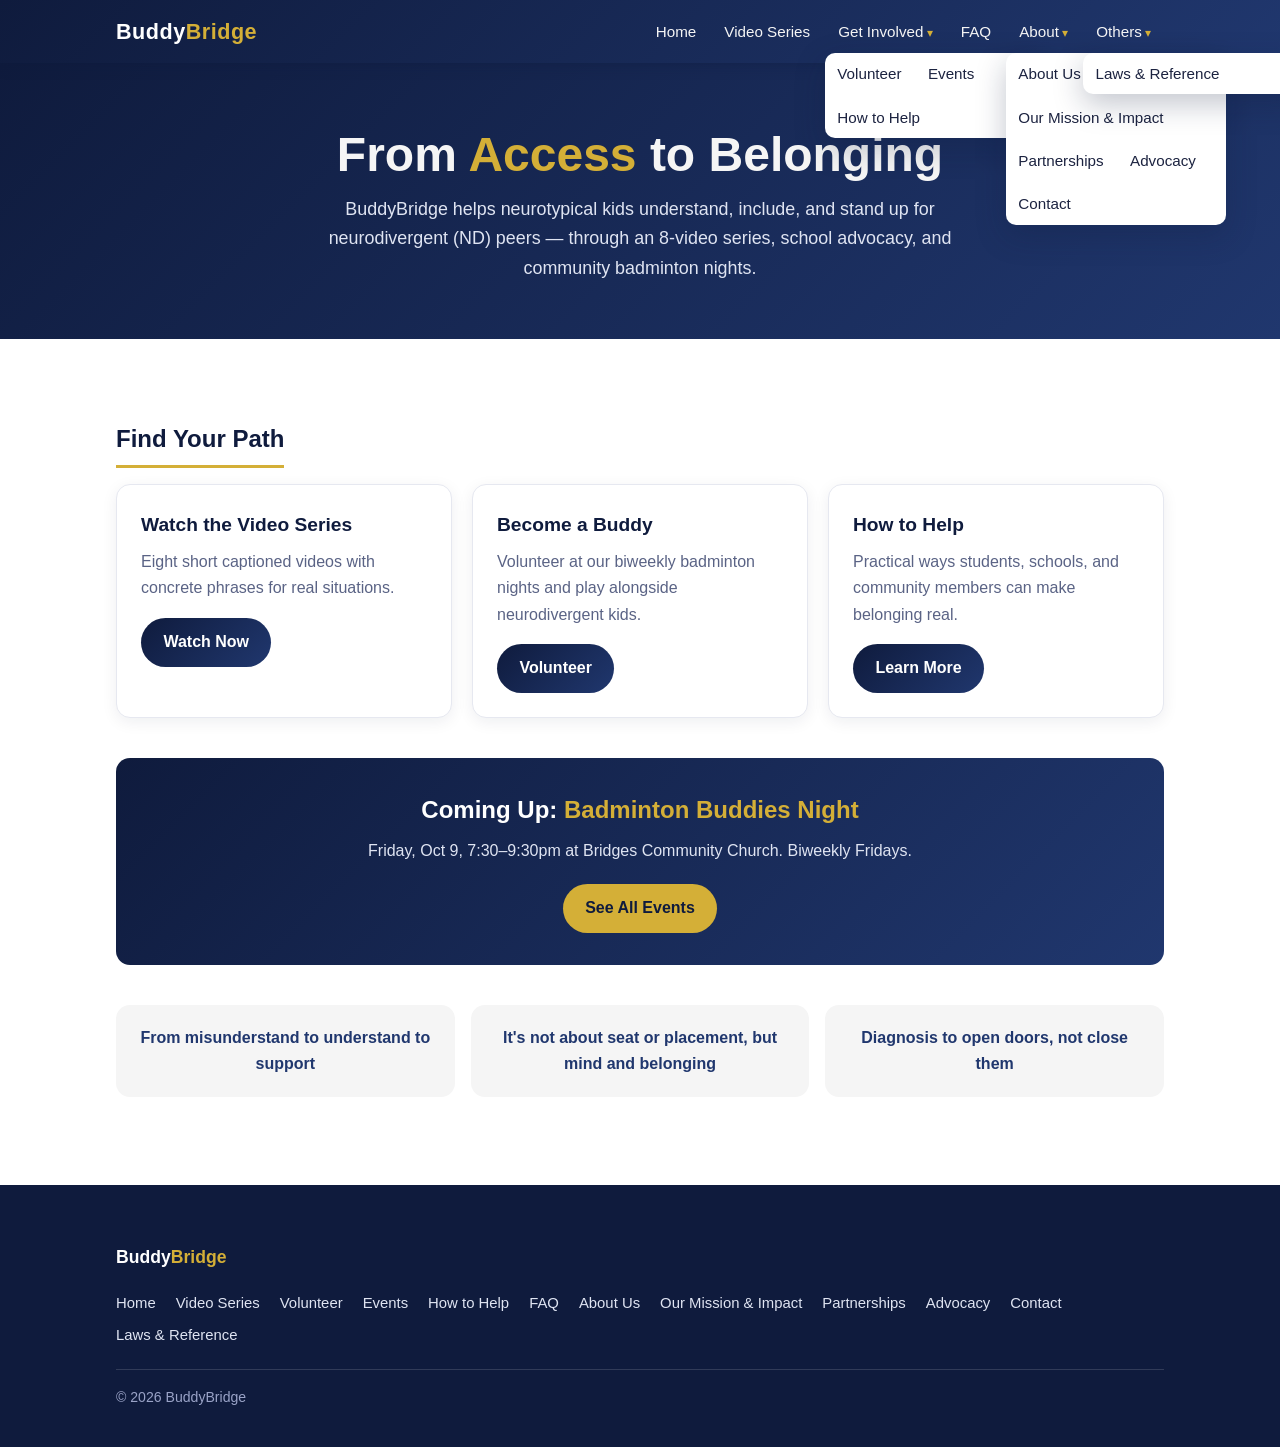
==== index.html @ 8080c4b0 "Add files via upload" ====
<!DOCTYPE html>
<html lang="en">
<head>
<meta charset="UTF-8">
<meta name="viewport" content="width=device-width, initial-scale=1.0">
<title>BuddyBridge — From Access to Belonging</title>
<meta name="description" content="BuddyBridge helps neurotypical kids understand, include, and stand up for neurodivergent peers — through an 8-video series, school advocacy, and community badminton nights.">
<link rel="stylesheet" href="styles.css">
</head>
<body>

<header class="site-header">
  <div class="header-inner">
    <a class="brand" href="index.html">Buddy<span>Bridge</span></a>
    <nav class="main-nav" aria-label="Main navigation">
      <ul>
        <li><a href="index.html">Home</a></li>
        <li><a href="video-series.html">Video Series</a></li>
        <li class="has-dropdown">
          <a href="#" aria-haspopup="true" aria-expanded="false">Get Involved</a>
          <ul class="dropdown" aria-label="Get Involved submenu">
            <li><a href="get-involved/volunteer.html">Volunteer</a></li>
            <li><a href="get-involved/events.html">Events</a></li>
            <li><a href="get-involved/how-to-help.html">How to Help</a></li>
          </ul>
        </li>
        <li><a href="faq.html">FAQ</a></li>
        <li class="has-dropdown">
          <a href="#" aria-haspopup="true" aria-expanded="false">About</a>
          <ul class="dropdown" aria-label="About submenu">
            <li><a href="about/about-us.html">About Us</a></li>
            <li><a href="about/mission-impact.html">Our Mission &amp; Impact</a></li>
            <li><a href="about/partnerships.html">Partnerships</a></li>
            <li><a href="about/advocacy.html">Advocacy</a></li>
            <li><a href="about/contact.html">Contact</a></li>
          </ul>
        </li>
        <li class="has-dropdown">
          <a href="#" aria-haspopup="true" aria-expanded="false">Others</a>
          <ul class="dropdown" aria-label="Others submenu">
            <li><a href="others/laws-reference.html">Laws &amp; Reference</a></li>
          </ul>
        </li>
      </ul>
    </nav>
  </div>
</header>

<main>
  <section class="hero">
    <h1>From <span class="accent">Access</span> to Belonging</h1>
    <p class="lead">BuddyBridge helps neurotypical kids understand, include, and stand up for neurodivergent (ND) peers — through an 8-video series, school advocacy, and community badminton nights.</p>
  </section>

  <div class="wrap">
    <section class="section" aria-labelledby="find-your-path">
      <h2 id="find-your-path">Find Your Path</h2>
      <div class="cards">
        <div class="card">
          <h3>Watch the Video Series</h3>
          <p>Eight short captioned videos with concrete phrases for real situations.</p>
          <a class="btn btn-navy" href="video-series.html">Watch Now</a>
        </div>
        <div class="card">
          <h3>Become a Buddy</h3>
          <p>Volunteer at our biweekly badminton nights and play alongside neurodivergent kids.</p>
          <a class="btn btn-navy" href="get-involved/volunteer.html">Volunteer</a>
        </div>
        <div class="card">
          <h3>How to Help</h3>
          <p>Practical ways students, schools, and community members can make belonging real.</p>
          <a class="btn btn-navy" href="get-involved/how-to-help.html">Learn More</a>
        </div>
      </div>
    </section>

    <section class="banner" aria-labelledby="coming-up">
      <h2 id="coming-up">Coming Up: <span class="accent">Badminton Buddies Night</span></h2>
      <p>Friday, Oct 9, 7:30–9:30pm at Bridges Community Church. Biweekly Fridays.</p>
      <a class="btn" href="get-involved/events.html">See All Events</a>
    </section>

    <div class="tagline-row">
      <div class="tagline">From misunderstand to understand to support</div>
      <div class="tagline">It's not about seat or placement, but mind and belonging</div>
      <div class="tagline">Diagnosis to open doors, not close them</div>
    </div>
  </div>
</main>

<footer class="site-footer">
  <div class="footer-inner">
    <p class="footer-brand">Buddy<span>Bridge</span></p>
    <ul class="footer-nav" aria-label="Footer navigation">
      <li><a href="index.html">Home</a></li>
      <li><a href="video-series.html">Video Series</a></li>
      <li><a href="get-involved/volunteer.html">Volunteer</a></li>
      <li><a href="get-involved/events.html">Events</a></li>
      <li><a href="get-involved/how-to-help.html">How to Help</a></li>
      <li><a href="faq.html">FAQ</a></li>
      <li><a href="about/about-us.html">About Us</a></li>
      <li><a href="about/mission-impact.html">Our Mission &amp; Impact</a></li>
      <li><a href="about/partnerships.html">Partnerships</a></li>
      <li><a href="about/advocacy.html">Advocacy</a></li>
      <li><a href="about/contact.html">Contact</a></li>
      <li><a href="others/laws-reference.html">Laws &amp; Reference</a></li>
    </ul>
    <p class="copyright">© 2026 BuddyBridge</p>
  </div>
</footer>

</body>
</html>
---- styles.css ----
/* BuddyBridge — navy/gold brand styles. Mobile-first, responsive. */

:root {
  --navy-1: #0F1B3D;
  --navy-2: #20376E;
  --gold: #D4AF37;
  --gold-dark: #A8862A;
  --offwhite: #F5F5F5;
  --ink: #1c2340;
  --muted: #5a6385;
  --card: #ffffff;
  --radius: 14px;
  --maxw: 1080px;
}

* { box-sizing: border-box; }

html { scroll-behavior: smooth; }

body {
  margin: 0;
  font-family: -apple-system, BlinkMacSystemFont, "Segoe UI", Roboto,
    "Helvetica Neue", Arial, sans-serif;
  line-height: 1.65;
  color: var(--ink);
  background: #ffffff;
}

img { max-width: 100%; height: auto; display: block; }

a { color: var(--navy-2); }
a:hover { color: var(--gold-dark); }

/* ---------- Header / nav ---------- */
.site-header {
  position: sticky;
  top: 0;
  z-index: 100;
  background: linear-gradient(135deg, var(--navy-1), var(--navy-2));
  box-shadow: 0 2px 12px rgba(15, 27, 61, 0.35);
}

.header-inner {
  max-width: var(--maxw);
  margin: 0 auto;
  padding: 0.65rem 1rem;
  display: flex;
  align-items: center;
  justify-content: space-between;
  gap: 1rem;
  flex-wrap: wrap;
}

.brand {
  color: #fff;
  font-weight: 800;
  font-size: 1.35rem;
  letter-spacing: 0.5px;
  text-decoration: none;
  white-space: nowrap;
}
.brand span { color: var(--gold); }

.main-nav ul {
  list-style: none;
  margin: 0;
  padding: 0;
  display: flex;
  flex-wrap: wrap;
  gap: 0.15rem;
}

.main-nav > ul > li { position: relative; }

.main-nav a {
  display: block;
  color: var(--offwhite);
  text-decoration: none;
  padding: 0.55rem 0.8rem;
  border-radius: 8px;
  font-size: 0.95rem;
}
.main-nav > ul > li > a:hover,
.main-nav > ul > li:focus-within > a {
  background: rgba(255, 255, 255, 0.12);
  color: #fff;
}

.has-dropdown > a::after {
  content: " ▾";
  font-size: 0.8em;
  color: var(--gold);
}

.dropdown {
  display: none;
  position: absolute;
  top: 100%;
  left: 0;
  min-width: 220px;
  background: #fff;
  border-radius: 10px;
  box-shadow: 0 10px 30px rgba(15, 27, 61, 0.25);
  padding: 0.4rem;
  z-index: 200;
}
.has-dropdown:hover > .dropdown,
.has-dropdown:focus-within > .dropdown { display: block; }

.dropdown a { color: var(--ink); padding: 0.5rem 0.75rem; }
.dropdown a:hover { background: var(--offwhite); color: var(--navy-2); }

/* ---------- Hero ---------- */
.hero {
  background: linear-gradient(135deg, var(--navy-1), var(--navy-2));
  color: var(--offwhite);
  padding: 4rem 1rem 3.5rem;
  text-align: center;
}
.hero h1 {
  margin: 0 0 0.75rem;
  font-size: 2.4rem;
  line-height: 1.15;
}
.hero h1 .accent { color: var(--gold); }
.hero p.lead {
  max-width: 640px;
  margin: 0 auto;
  font-size: 1.12rem;
  color: #dfe4f2;
}

/* ---------- Layout ---------- */
.wrap {
  max-width: var(--maxw);
  margin: 0 auto;
  padding: 2.5rem 1rem;
}

.page-title {
  color: var(--navy-1);
  font-size: 2rem;
  margin: 0 0 0.4rem;
}
.page-sub {
  color: var(--muted);
  font-size: 1.08rem;
  margin: 0 0 2rem;
  max-width: 720px;
}

.section { margin: 2.5rem 0; }
.section > h2 {
  color: var(--navy-1);
  font-size: 1.5rem;
  margin: 0 0 1rem;
  padding-bottom: 0.4rem;
  border-bottom: 3px solid var(--gold);
  display: inline-block;
}

/* ---------- Cards ---------- */
.cards {
  display: grid;
  gap: 1.25rem;
  grid-template-columns: 1fr;
}
@media (min-width: 720px) {
  .cards { grid-template-columns: repeat(3, 1fr); }
  .cards.two { grid-template-columns: repeat(2, 1fr); }
}

.card {
  background: var(--card);
  border: 1px solid #e6e8f0;
  border-radius: var(--radius);
  padding: 1.5rem;
  box-shadow: 0 4px 16px rgba(15, 27, 61, 0.07);
}
.card h3 { margin: 0 0 0.5rem; color: var(--navy-1); font-size: 1.2rem; }
.card p { margin: 0 0 1rem; color: var(--muted); }

/* Episode rows */
.episode {
  display: flex;
  gap: 1.25rem;
  align-items: flex-start;
  background: var(--card);
  border: 1px solid #e6e8f0;
  border-radius: var(--radius);
  padding: 1.25rem 1.5rem;
  margin-bottom: 1rem;
  box-shadow: 0 4px 16px rgba(15, 27, 61, 0.06);
}
.episode-num {
  flex: 0 0 auto;
  width: 52px;
  height: 52px;
  border-radius: 50%;
  background: linear-gradient(135deg, var(--navy-1), var(--navy-2));
  color: var(--gold);
  font-weight: 800;
  font-size: 1.3rem;
  display: flex;
  align-items: center;
  justify-content: center;
}
.episode h3 { margin: 0 0 0.25rem; color: var(--navy-1); font-size: 1.12rem; }
.episode p { margin: 0; color: var(--muted); }
.episode .time { color: var(--gold-dark); font-weight: 700; }

/* ---------- Buttons ---------- */
.btn {
  display: inline-block;
  background: var(--gold);
  color: var(--navy-1);
  font-weight: 700;
  text-decoration: none;
  padding: 0.7rem 1.4rem;
  border-radius: 999px;
  border: none;
  cursor: pointer;
  font-size: 1rem;
}
.btn:hover { background: #e3bd45; color: var(--navy-1); }
.btn-outline {
  background: transparent;
  color: var(--offwhite);
  border: 2px solid var(--gold);
}
.btn-outline:hover { background: rgba(212, 175, 55, 0.15); color: #fff; }
.btn-navy {
  background: linear-gradient(135deg, var(--navy-1), var(--navy-2));
  color: #fff;
}
.btn-navy:hover { color: var(--gold); }

/* ---------- Banner ---------- */
.banner {
  background: linear-gradient(135deg, var(--navy-1), var(--navy-2));
  color: var(--offwhite);
  border-radius: var(--radius);
  padding: 2rem;
  text-align: center;
  margin: 2.5rem 0;
}
.banner h2 { margin: 0 0 0.5rem; color: #fff; }
.banner h2 .accent { color: var(--gold); }
.banner p { color: #dfe4f2; margin: 0 0 1.25rem; }

/* ---------- Stats ---------- */
.stats {
  display: grid;
  gap: 1rem;
  grid-template-columns: 1fr;
  margin: 1.5rem 0;
}
@media (min-width: 720px) { .stats { grid-template-columns: repeat(2, 1fr); } }
.stat {
  background: linear-gradient(135deg, var(--navy-1), var(--navy-2));
  color: var(--offwhite);
  border-radius: var(--radius);
  padding: 1.5rem;
}
.stat strong {
  display: block;
  font-size: 1.6rem;
  color: var(--gold);
  margin-bottom: 0.35rem;
}
.stat span { font-size: 0.98rem; color: #dfe4f2; }

/* ---------- Quote / pull-quote ---------- */
.pullquote {
  border-left: 5px solid var(--gold);
  background: var(--offwhite);
  border-radius: 0 var(--radius) var(--radius) 0;
  padding: 1.25rem 1.5rem;
  margin: 2rem 0;
  font-style: italic;
  color: var(--ink);
}
.pullquote cite {
  display: block;
  margin-top: 0.6rem;
  font-style: normal;
  font-weight: 700;
  color: var(--navy-2);
}

/* ---------- FAQ ---------- */
.faq-item {
  border: 1px solid #e6e8f0;
  border-radius: var(--radius);
  margin-bottom: 0.9rem;
  overflow: hidden;
  background: #fff;
}
.faq-item summary {
  cursor: pointer;
  padding: 1rem 1.25rem;
  font-weight: 700;
  color: var(--navy-1);
  list-style: none;
}
.faq-item summary::-webkit-details-marker { display: none; }
.faq-item summary::before {
  content: "+ ";
  color: var(--gold-dark);
  font-weight: 800;
}
.faq-item[open] summary::before { content: "– "; }
.faq-item .answer { padding: 0 1.25rem 1.25rem; color: var(--muted); }
.faq-item .answer p { margin: 0; }

/* ---------- Media / figures ---------- */
.figure {
  margin: 2rem auto;
  max-width: 420px;
  text-align: center;
}
.figure img {
  border-radius: var(--radius);
  box-shadow: 0 8px 24px rgba(15, 27, 61, 0.18);
  margin: 0 auto;
}
.figure figcaption {
  margin-top: 0.6rem;
  font-size: 0.9rem;
  color: var(--muted);
}
.logo-img { max-width: 280px; }

/* ---------- Form embed ---------- */
.form-embed {
  border: 1px solid #e6e8f0;
  border-radius: var(--radius);
  overflow: hidden;
  margin: 1.5rem 0;
  background: #fff;
}
.form-embed iframe {
  width: 100%;
  height: 900px;
  border: 0;
  display: block;
}

/* ---------- Footer ---------- */
.site-footer {
  background: var(--navy-1);
  color: #c9d1e8;
  margin-top: 3rem;
}
.footer-inner {
  max-width: var(--maxw);
  margin: 0 auto;
  padding: 2.5rem 1rem 1.5rem;
}
.footer-nav {
  display: flex;
  flex-wrap: wrap;
  gap: 0.4rem 1.25rem;
  list-style: none;
  margin: 0 0 1.25rem;
  padding: 0;
}
.footer-nav a { color: #dfe4f2; text-decoration: none; font-size: 0.93rem; }
.footer-nav a:hover { color: var(--gold); }
.footer-brand { color: #fff; font-weight: 800; font-size: 1.1rem; }
.footer-brand span { color: var(--gold); }
.copyright {
  border-top: 1px solid rgba(255, 255, 255, 0.14);
  padding-top: 1rem;
  font-size: 0.88rem;
  color: #9aa3c7;
}

/* ---------- Utilities ---------- */
.tagline-row {
  display: grid;
  gap: 1rem;
  grid-template-columns: 1fr;
  margin: 2.5rem 0 0;
}
@media (min-width: 720px) { .tagline-row { grid-template-columns: repeat(3, 1fr); } }
.tagline {
  text-align: center;
  font-weight: 700;
  color: var(--navy-2);
  background: var(--offwhite);
  border-radius: var(--radius);
  padding: 1.25rem 1rem;
}

ul.tight li, ol.tight li { margin-bottom: 0.55rem; }

@media (min-width: 720px) {
  .hero h1 { font-size: 3rem; }
  .page-title { font-size: 2.4rem; }
}
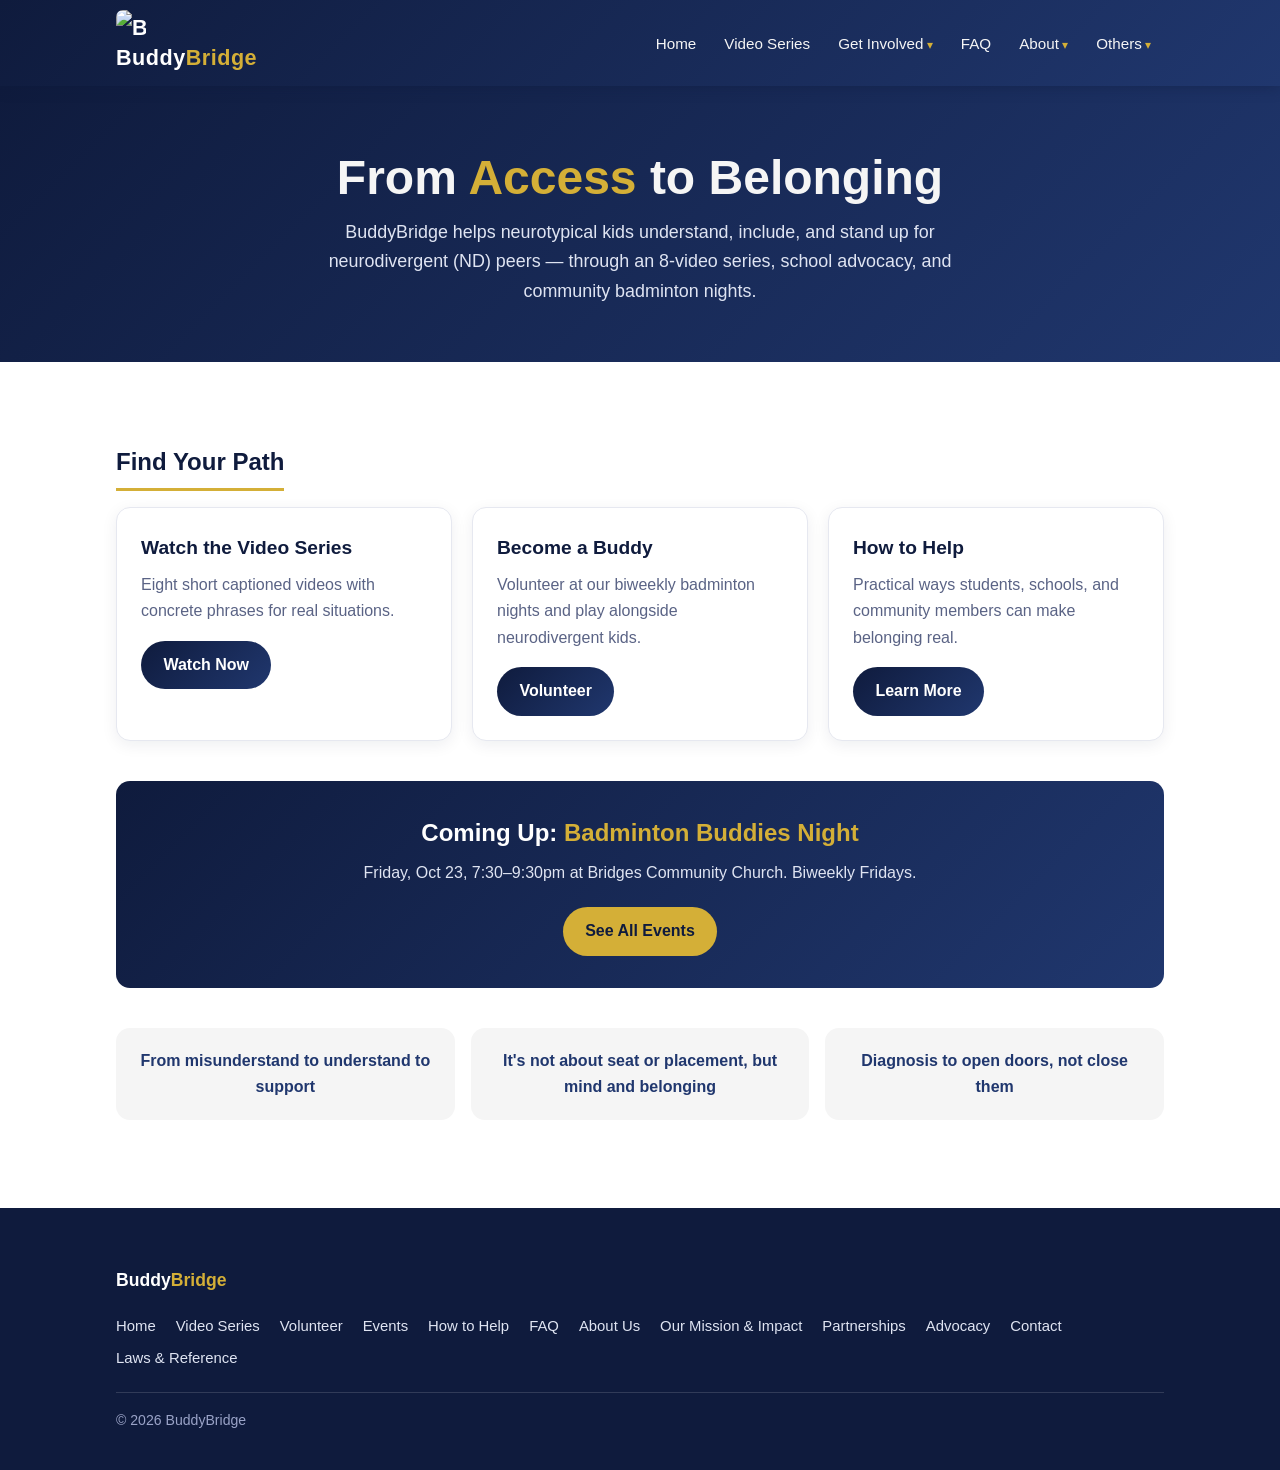
==== commit c0ea6afd: "Add BuddyBridge logo + Oct 23 banner refresh" ====
--- a/index.html
+++ b/index.html
@@ -6,12 +6,13 @@
 <title>BuddyBridge — From Access to Belonging</title>
 <meta name="description" content="BuddyBridge helps neurotypical kids understand, include, and stand up for neurodivergent peers — through an 8-video series, school advocacy, and community badminton nights.">
 <link rel="stylesheet" href="styles.css">
+<link rel="icon" type="image/png" href="assets/buddybridge-logo.png">
 </head>
 <body>
 
 <header class="site-header">
   <div class="header-inner">
-    <a class="brand" href="index.html">Buddy<span>Bridge</span></a>
+    <a class="brand" href="index.html"><img class="brand-logo" src="assets/buddybridge-logo.png" alt="BuddyBridge logo">Buddy<span>Bridge</span></a>
     <nav class="main-nav" aria-label="Main navigation">
       <ul>
         <li><a href="index.html">Home</a></li>
@@ -76,7 +77,7 @@
 
     <section class="banner" aria-labelledby="coming-up">
       <h2 id="coming-up">Coming Up: <span class="accent">Badminton Buddies Night</span></h2>
-      <p>Friday, Oct 9, 7:30–9:30pm at Bridges Community Church. Biweekly Fridays.</p>
+      <p>Friday, Oct 23, 7:30–9:30pm at Bridges Community Church. Biweekly Fridays.</p>
       <a class="btn" href="get-involved/events.html">See All Events</a>
     </section>
 
--- a/styles.css
+++ b/styles.css
@@ -60,6 +60,7 @@
   white-space: nowrap;
 }
 .brand span { color: var(--gold); }
+.brand-logo { height: 30px; width: 30px; vertical-align: -8px; margin-right: 8px; border-radius: 7px; }
 
 .main-nav ul {
   list-style: none;
@@ -92,7 +93,7 @@
   color: var(--gold);
 }
 
-.dropdown {
+.main-nav .dropdown {
   display: none;
   position: absolute;
   top: 100%;
